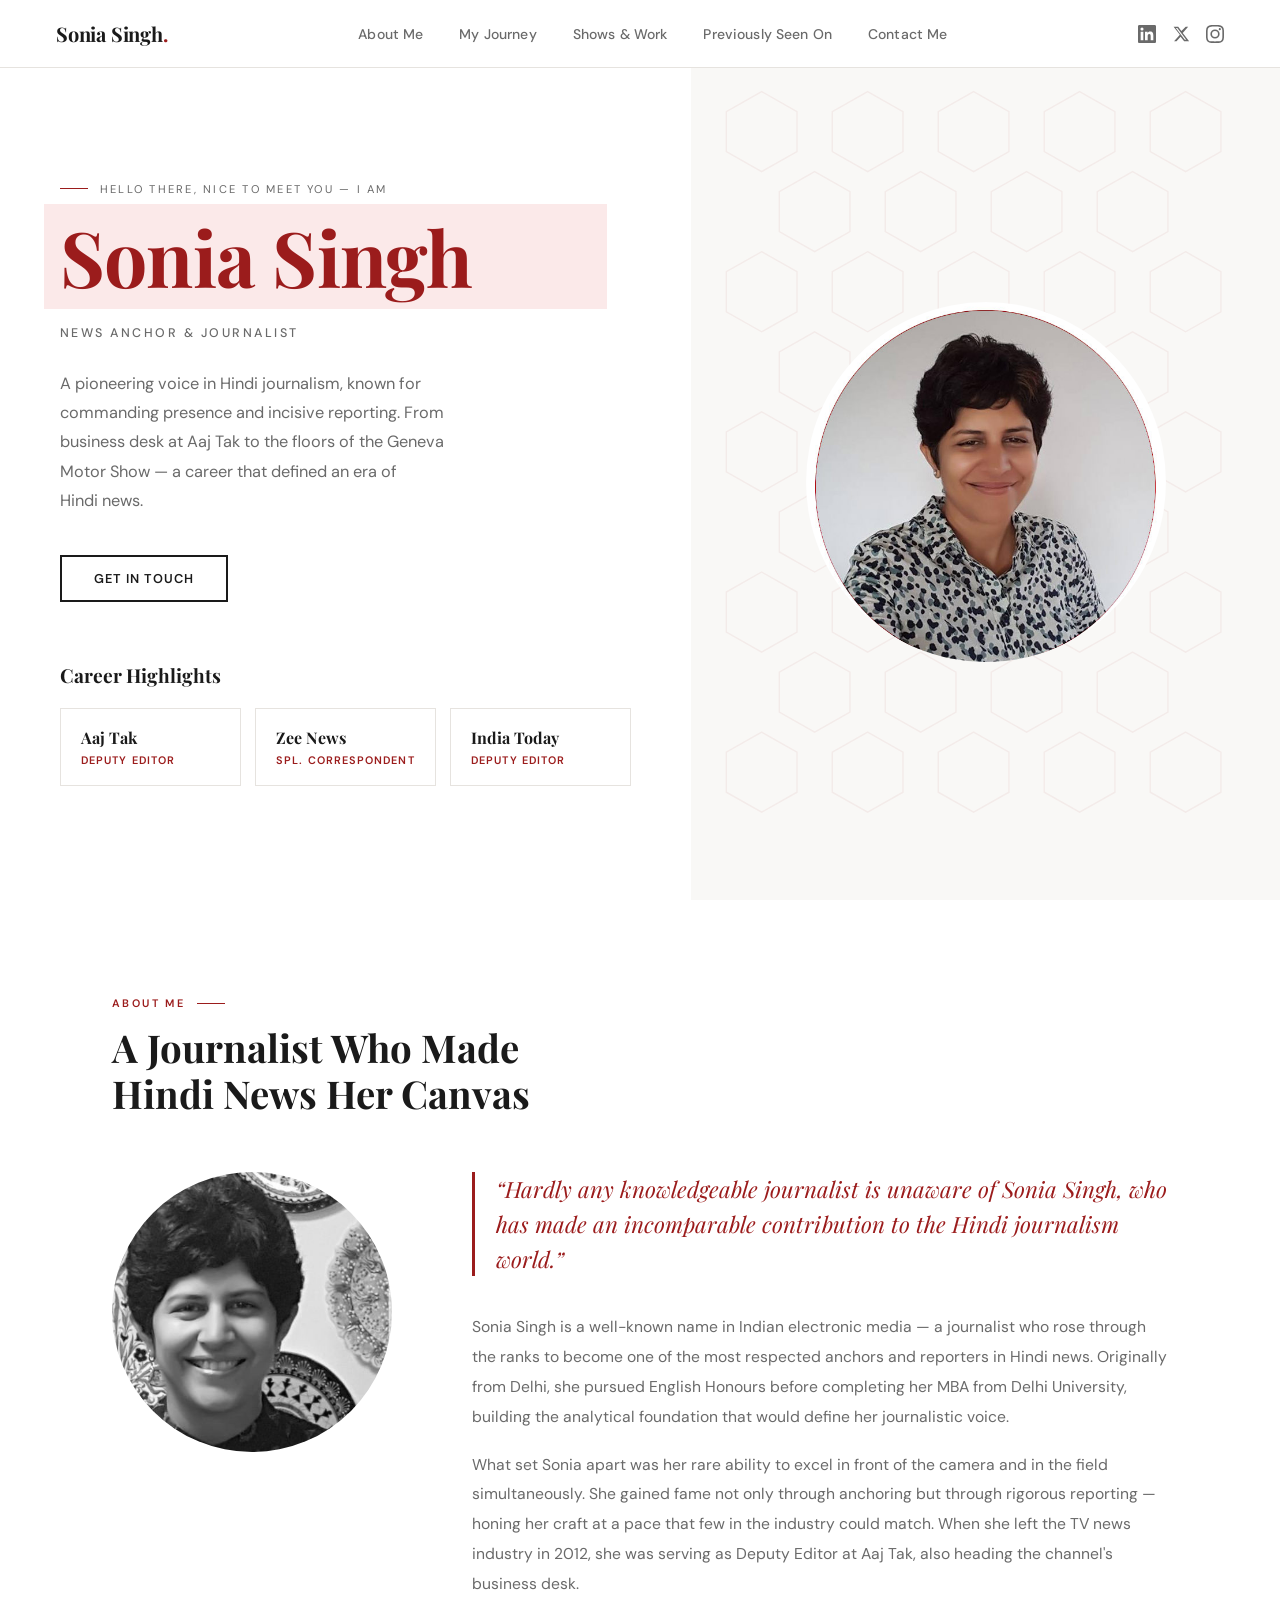
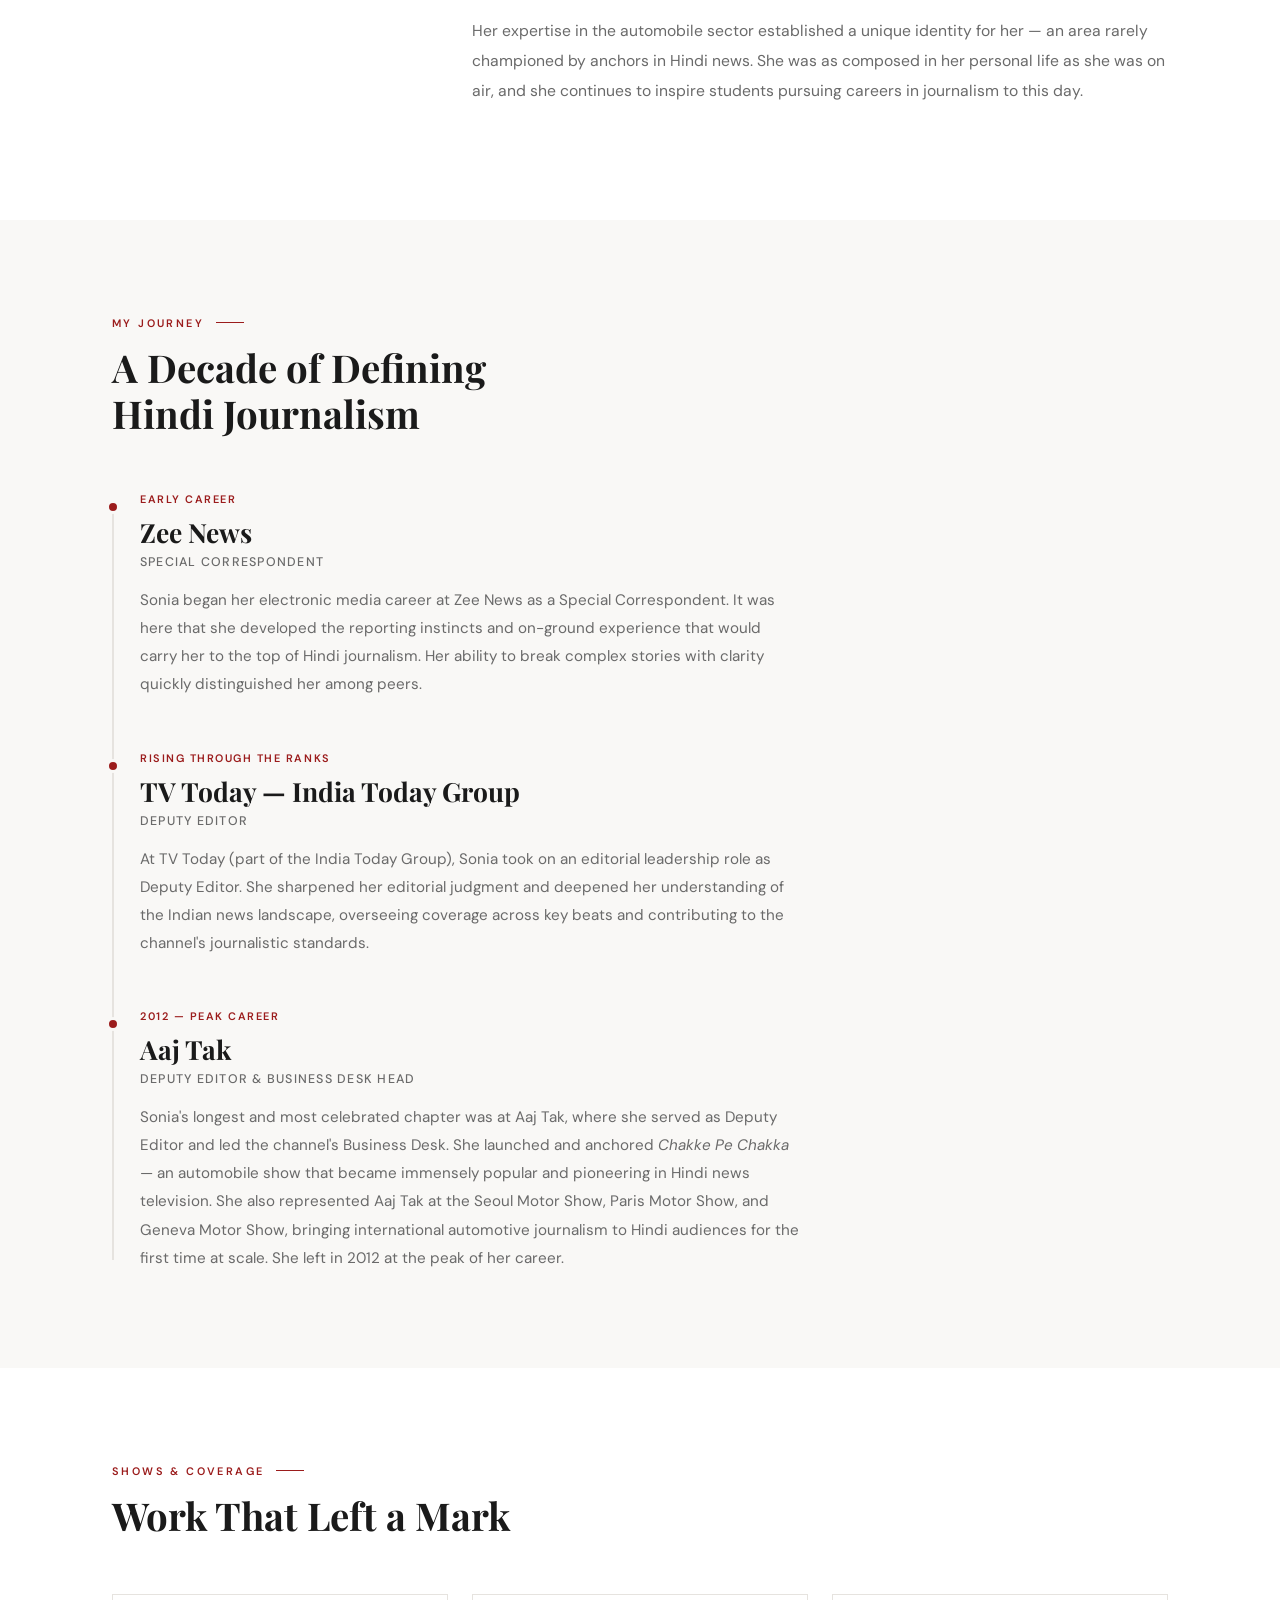
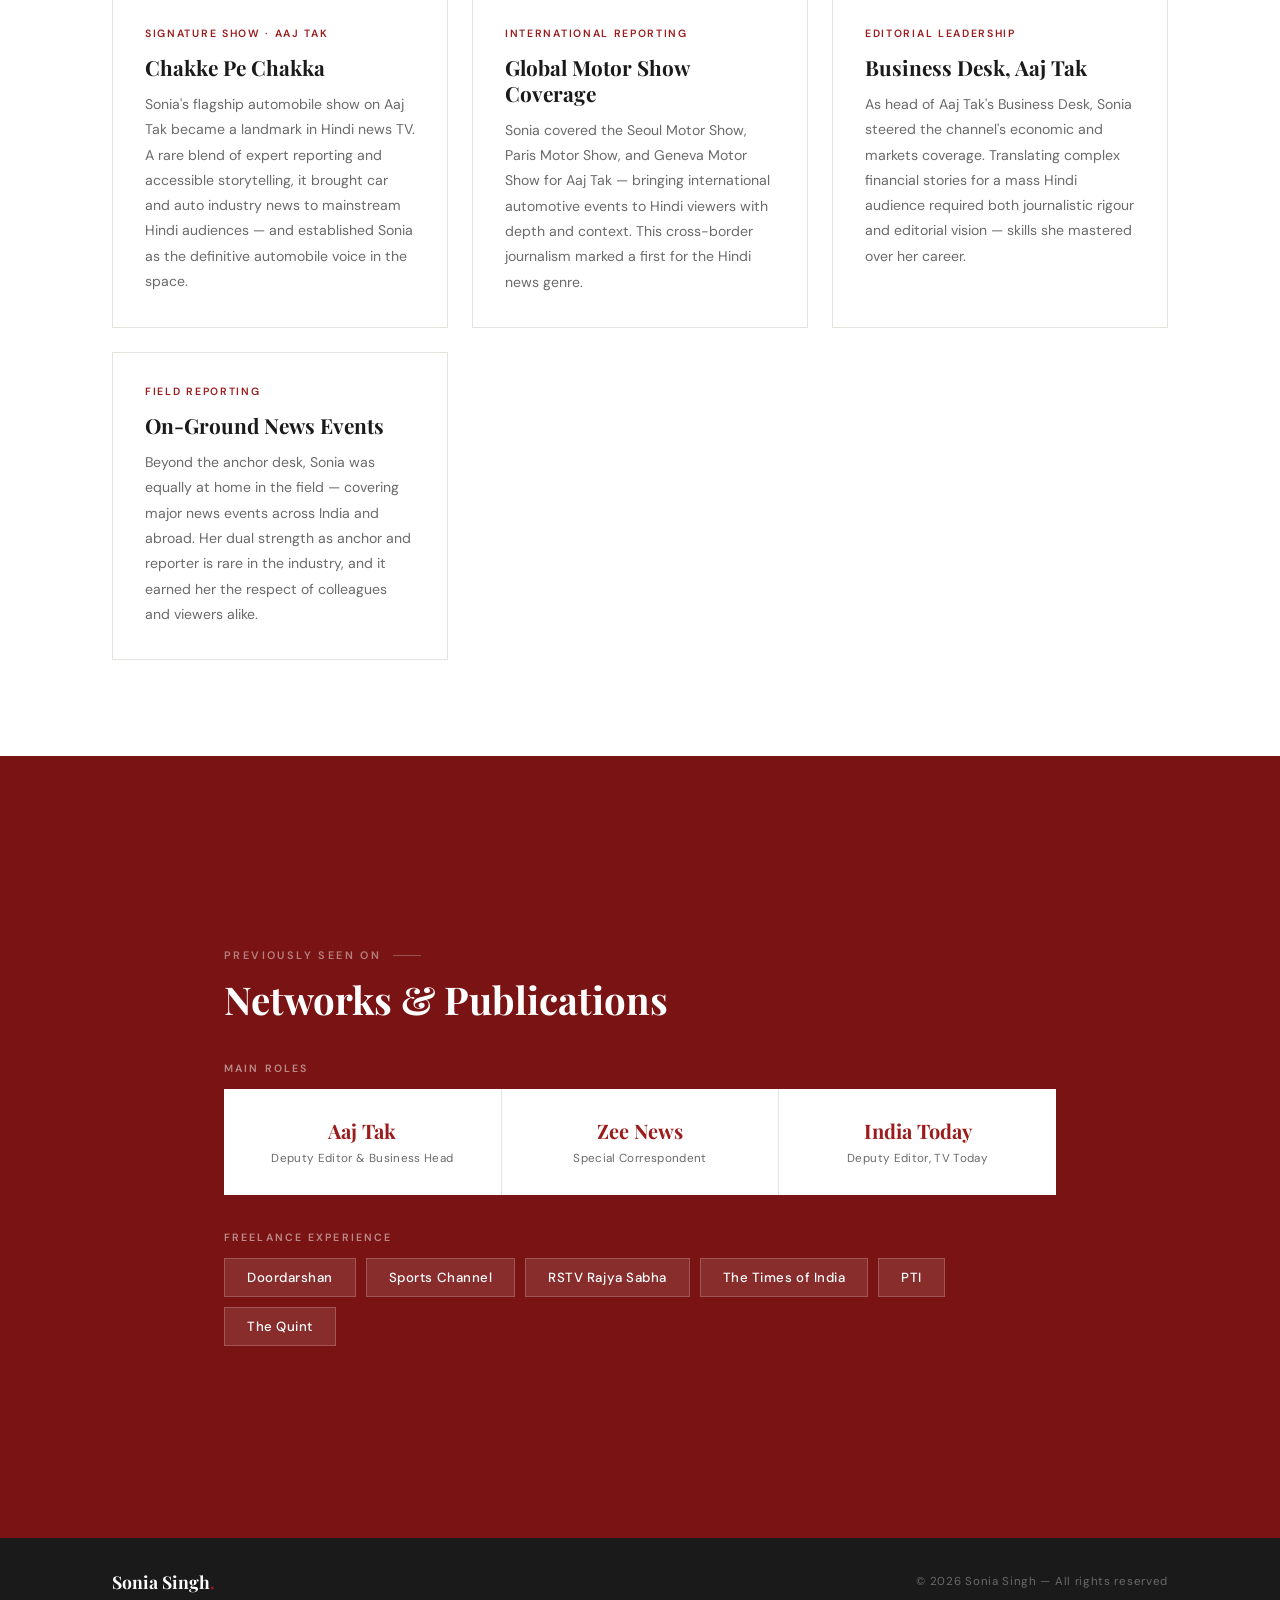
==== index.html @ 17aa5560 "Add Sonia Singh portfolio site Implements the full design from Claude Design handoff: - Hero with ci" ====
<!DOCTYPE html>
<html lang="en">
<head>
  <meta charset="UTF-8">
  <meta name="viewport" content="width=device-width, initial-scale=1.0">
  <title>Sonia Singh — News Anchor &amp; Journalist</title>
  <link rel="preconnect" href="https://fonts.googleapis.com">
  <link rel="preconnect" href="https://fonts.gstatic.com" crossorigin="">
  <link href="https://fonts.googleapis.com/css2?family=Playfair+Display:ital,wght@0,400;0,700;0,900;1,400&family=DM+Sans:opsz,wght@9..40,300;9..40,400;9..40,500;9..40,600&display=swap" rel="stylesheet">
  <style>
    *, *::before, *::after { box-sizing: border-box; margin: 0; padding: 0; }

    :root {
      --crimson:      #9B1C1C;
      --crimson-dark: #7A1414;
      --crimson-tint: #FBE9E9;
      --white:        #FFFFFF;
      --bg:           #F9F8F6;
      --text:         #1A1A1A;
      --muted:        #6A6A6A;
      --border:       #E6E3DF;
      --serif:        'Playfair Display', Georgia, serif;
      --sans:         'DM Sans', system-ui, sans-serif;
    }

    html { scroll-behavior: smooth; }

    body {
      font-family: var(--sans);
      background: var(--bg);
      color: var(--text);
      overflow-x: hidden;
    }

    /* ── NAV ── */
    nav {
      position: sticky; top: 0; z-index: 100;
      display: flex; align-items: center; justify-content: space-between;
      padding: 0 56px;
      height: 68px;
      background: var(--white);
      border-bottom: 1px solid var(--border);
    }

    .nav-logo {
      font-family: var(--serif);
      font-size: 1.25rem; font-weight: 700;
      color: var(--text); text-decoration: none;
      letter-spacing: -0.01em;
    }
    .nav-logo span { color: var(--crimson); }

    .nav-links {
      display: flex; gap: 36px; list-style: none;
    }
    .nav-links a {
      text-decoration: none; color: var(--muted);
      font-size: 0.875rem; font-weight: 500;
      letter-spacing: 0.01em;
      transition: color 0.2s;
      padding-bottom: 3px;
      border-bottom: 2px solid transparent;
    }
    .nav-links a:hover { color: var(--text); }
    .nav-links a.active {
      color: var(--text);
      border-bottom-color: var(--crimson);
    }

    .nav-social {
      display: flex; gap: 16px; align-items: center;
    }
    .nav-social a {
      display: flex; align-items: center;
      color: var(--muted); text-decoration: none;
      transition: color 0.2s;
    }
    .nav-social a:hover { color: var(--crimson); }
    .nav-social svg { display: block; }

    /* ── HERO ── */
    #hero {
      min-height: calc(100vh - 68px);
      display: grid;
      grid-template-columns: 54% 46%;
      background: var(--white);
      position: relative;
      overflow: hidden;
    }

    .hero-left {
      padding: 72px 60px;
      display: flex; flex-direction: column;
      justify-content: center;
      position: relative; z-index: 2;
    }

    .hero-greeting {
      display: flex; align-items: center; gap: 12px;
      font-size: 0.7rem; letter-spacing: 0.2em;
      text-transform: uppercase; color: var(--muted);
      margin-bottom: 22px;
    }
    .hero-greeting::before {
      content: ''; flex: 0 0 28px;
      height: 1px; background: var(--crimson);
    }

    .hero-name-wrap {
      position: relative; margin-bottom: 8px;
      display: inline-block;
    }
    .hero-name-bg {
      position: absolute;
      top: -14px; left: -16px; right: 24px; bottom: -14px;
      background: var(--crimson-tint);
      z-index: -1;
    }
    .hero-name {
      font-family: var(--serif);
      font-size: clamp(3.6rem, 6vw, 5.8rem);
      font-weight: 700; color: var(--crimson);
      line-height: 1; letter-spacing: -0.01em;
    }

    .hero-subtitle {
      font-size: 0.78rem; letter-spacing: 0.2em;
      text-transform: uppercase; color: var(--muted);
      font-weight: 500; margin-top: 22px; margin-bottom: 28px;
    }

    .hero-bio {
      font-size: 1.02rem; line-height: 1.8;
      color: var(--muted); max-width: 400px;
      margin-bottom: 40px; text-wrap: pretty;
    }

    .hero-cta {
      display: inline-block;
      padding: 13px 32px;
      border: 2px solid var(--text);
      color: var(--text); text-decoration: none;
      font-size: 0.8rem; font-weight: 600;
      letter-spacing: 0.08em; text-transform: uppercase;
      transition: all 0.25s;
      align-self: flex-start;
    }
    .hero-cta:hover {
      background: var(--crimson);
      border-color: var(--crimson);
      color: white;
    }

    .hero-cards-label {
      font-family: var(--serif);
      font-size: 1.2rem; font-weight: 700;
      margin-top: 60px; margin-bottom: 20px;
    }
    .hero-cards {
      display: flex; gap: 14px;
    }
    .hero-card {
      flex: 1;
      border: 1px solid var(--border);
      padding: 18px 20px;
      transition: border-color 0.2s;
      cursor: default;
    }
    .hero-card:hover { border-color: var(--crimson); }
    .hc-org {
      font-family: var(--serif);
      font-size: 1rem; font-weight: 700; margin-bottom: 5px;
    }
    .hc-role {
      font-size: 0.68rem; letter-spacing: 0.1em;
      text-transform: uppercase; color: var(--crimson);
      font-weight: 600;
    }

    .hero-right {
      position: relative;
      background: var(--bg);
      display: flex; align-items: center; justify-content: center;
      overflow: hidden;
    }

    .hex-bg {
      position: absolute; inset: 0;
      opacity: 0.055; pointer-events: none;
    }

    .hero-photo-wrap {
      position: relative; z-index: 2;
      padding: 40px;
    }
    .hero-photo {
      width: 360px; height: 360px;
      border-radius: 50%;
      object-fit: cover;
      object-position: center top;
    }

    /* ── SHARED SECTION STYLES ── */
    .sec {
      padding: 96px 112px;
    }

    .eyebrow {
      display: flex; align-items: center; gap: 12px;
      font-size: 0.68rem; letter-spacing: 0.22em;
      text-transform: uppercase; color: var(--crimson);
      font-weight: 600; margin-bottom: 14px;
    }
    .eyebrow::after {
      content: ''; flex: 0 0 28px;
      height: 1px; background: var(--crimson);
    }

    .sec-title {
      font-family: var(--serif);
      font-size: clamp(1.9rem, 3vw, 2.8rem);
      font-weight: 700; line-height: 1.2;
      margin-bottom: 56px;
    }

    /* ── ABOUT ── */
    #about { background: var(--white); }

    .about-grid {
      display: grid;
      grid-template-columns: 280px 1fr;
      gap: 80px; align-items: start;
    }

    .about-photo-col {
      display: flex; flex-direction: column;
      align-items: center; gap: 24px;
    }
    .about-photo {
      width: 100%;
      border-radius: 50%;
      object-fit: cover;
      aspect-ratio: 1 / 1;
      filter: grayscale(100%);
    }

    .about-text blockquote {
      font-family: var(--serif);
      font-size: 1.4rem; font-style: italic;
      line-height: 1.55; color: var(--crimson);
      margin-bottom: 36px;
    }
    .about-text p {
      font-size: 0.98rem; line-height: 1.9;
      color: var(--muted); margin-bottom: 18px;
      text-wrap: pretty;
    }

    /* ── CAREER ── */
    #career { background: var(--bg); }

    .timeline {
      position: relative;
      padding-left: 28px;
    }
    .timeline::before {
      content: '';
      position: absolute; left: 0; top: 12px; bottom: 12px;
      width: 2px; background: var(--border);
    }

    .t-item {
      position: relative;
      padding-bottom: 52px;
    }
    .t-item:last-child { padding-bottom: 0; }

    .t-dot {
      position: absolute;
      left: -34px; top: 8px;
      width: 14px; height: 14px;
      background: var(--crimson);
      border-radius: 50%;
      border: 3px solid var(--bg);
    }

    .t-period {
      font-size: 0.68rem; letter-spacing: 0.14em;
      text-transform: uppercase; color: var(--crimson);
      font-weight: 600; margin-bottom: 8px;
    }

    .t-org {
      font-family: var(--serif);
      font-size: 1.65rem; font-weight: 700;
      margin-bottom: 4px;
    }

    .t-role {
      font-size: 0.78rem; letter-spacing: 0.1em;
      text-transform: uppercase; color: var(--muted);
      font-weight: 500; margin-bottom: 16px;
    }

    .t-desc {
      font-size: 0.95rem; line-height: 1.85;
      color: var(--muted); max-width: 660px;
      text-wrap: pretty;
    }

    /* ── SHOWS ── */
    #shows { background: var(--white); }

    .shows-grid {
      display: grid;
      grid-template-columns: repeat(auto-fit, minmax(260px, 1fr));
      gap: 24px;
    }

    .show-card {
      border: 1px solid var(--border);
      padding: 32px;
      transition: all 0.25s;
    }
    .show-card:hover {
      border-color: var(--crimson);
      box-shadow: 0 6px 28px rgba(155,28,28,0.07);
    }
    .show-tag {
      font-size: 0.66rem; letter-spacing: 0.16em;
      text-transform: uppercase; color: var(--crimson);
      font-weight: 600; margin-bottom: 14px;
    }
    .show-name {
      font-family: var(--serif);
      font-size: 1.3rem; font-weight: 700;
      margin-bottom: 12px; line-height: 1.25;
    }
    .show-desc {
      font-size: 0.88rem; line-height: 1.8;
      color: var(--muted);
    }

    /* ── NETWORKS ── */
    #networks {
      background: var(--crimson-dark);
      color: white;
      padding: 96px 112px;
    }
    #networks .eyebrow { color: rgba(255,255,255,0.45); }
    #networks .eyebrow::after { background: rgba(255,255,255,0.25); }
    #networks .sec-title { color: white; margin-bottom: 40px; }

    .net-sublabel {
      font-size: 0.66rem; letter-spacing: 0.2em;
      text-transform: uppercase; color: rgba(255,255,255,0.5);
      font-weight: 600; margin-bottom: 14px;
      margin-top: 36px;
    }
    .net-sublabel:first-of-type { margin-top: 0; }

    .main-nets {
      background: white;
      display: flex; align-items: stretch;
    }
    .mn-item {
      flex: 1;
      padding: 28px;
      border-right: 1px solid var(--border);
      text-align: center;
    }
    .mn-item:last-child { border-right: none; }
    .mn-name {
      font-family: var(--serif);
      font-size: 1.25rem; font-weight: 700;
      color: var(--crimson); margin-bottom: 6px;
    }
    .mn-role {
      font-size: 0.73rem; color: var(--muted);
      letter-spacing: 0.03em; line-height: 1.4;
    }

    .freelance-chips {
      display: flex; flex-wrap: wrap; gap: 10px;
    }
    .f-chip {
      background: rgba(255,255,255,0.1);
      border: 1px solid rgba(255,255,255,0.2);
      padding: 10px 22px;
      color: white;
      font-size: 0.83rem; font-weight: 500;
      letter-spacing: 0.04em;
      transition: background 0.2s;
    }
    .f-chip:hover { background: rgba(255,255,255,0.18); }

    /* ── CONTACT ── */
    #contact {
      background: var(--white);
      text-align: center;
      padding: 96px 112px;
    }
    #contact .eyebrow { justify-content: center; }
    #contact .eyebrow::after { display: none; }
    #contact .sec-title { margin-bottom: 20px; }

    .contact-sub {
      font-size: 1.02rem; color: var(--muted);
      max-width: 460px; margin: 0 auto 44px;
      line-height: 1.8; text-wrap: pretty;
    }
    .contact-email {
      display: inline-block;
      padding: 15px 48px;
      background: var(--crimson);
      color: white; text-decoration: none;
      font-size: 0.82rem; font-weight: 600;
      letter-spacing: 0.1em; text-transform: uppercase;
      transition: background 0.2s;
    }
    .contact-email:hover { background: var(--crimson-dark); }

    /* ── FOOTER ── */
    footer {
      background: var(--text);
      padding: 32px 112px;
      display: flex; justify-content: space-between; align-items: center;
    }
    .footer-logo {
      font-family: var(--serif);
      font-size: 1.1rem; color: white; font-weight: 700;
    }
    .footer-logo span { color: var(--crimson); }
    .footer-copy {
      font-size: 0.72rem; color: rgba(255,255,255,0.35);
      letter-spacing: 0.06em;
    }

    /* ── SCROLL ANIMATIONS: ABOUT ── */
    .anim-label {
      opacity: 0;
      transform: translateY(20px);
    }
    .anim-headline {
      opacity: 0;
      transform: translateX(-120px) rotate(-4deg);
      text-shadow: 0 0 60px rgba(255, 245, 245, 0.95);
      will-change: transform, opacity;
    }
    .anim-photo {
      opacity: 0;
      transform: scale(0.85);
    }

    .about-quote-wrap {
      position: relative;
      padding-left: 24px;
    }
    .quote-border-line {
      position: absolute;
      left: 0; top: 0;
      width: 3px;
      height: 0;
      background: var(--crimson);
    }
    .anim-quote-text {
      opacity: 0;
      transform: translateY(15px);
    }
    .anim-body {
      opacity: 0;
      transform: translateY(20px);
    }

    #about.is-visible .anim-label {
      opacity: 1;
      transform: translateY(0);
      transition: opacity 0.5s ease-out, transform 0.5s ease-out;
    }
    #about.is-visible .anim-headline {
      opacity: 1;
      transform: translateX(0) rotate(0deg);
      text-shadow: none;
      transition:
        opacity  0.9s cubic-bezier(0.16, 1, 0.3, 1) 0.2s,
        transform 0.9s cubic-bezier(0.16, 1, 0.3, 1) 0.2s,
        text-shadow 1.1s ease 0.2s;
    }
    #about.is-visible .anim-photo {
      opacity: 1;
      transform: scale(1);
      transition: opacity 0.7s ease-out 0.7s, transform 0.7s ease-out 0.7s;
    }
    #about.is-visible .quote-border-line {
      height: 100%;
      transition: height 0.6s ease-out 1.0s;
    }
    #about.is-visible .anim-quote-text {
      opacity: 1;
      transform: translateY(0);
      transition: opacity 0.8s ease-out 1.9s, transform 0.8s ease-out 1.9s;
    }
    #about.is-visible .anim-body {
      opacity: 1;
      transform: translateY(0);
      transition: opacity 0.6s ease-out 2.1s, transform 0.6s ease-out 2.1s;
    }

    /* ── RESPONSIVE ── */
    @media (max-width: 1024px) {
      nav { padding: 0 32px; }
      .nav-links { gap: 20px; }
      .sec { padding: 72px 56px; }
      #networks { padding: 72px 56px; }
      #contact { padding: 72px 56px; }
      footer { padding: 32px 56px; }
    }

    @media (max-width: 768px) {
      nav { padding: 0 20px; }
      .nav-links { display: none; }

      #hero {
        grid-template-columns: 1fr;
        min-height: auto;
      }
      .hero-right { display: none; }
      .hero-left { padding: 48px 24px; }
      .hero-cards { flex-direction: column; }

      .sec { padding: 56px 24px; }
      #networks { padding: 56px 24px; }
      #contact { padding: 56px 24px; }
      footer { padding: 24px; flex-direction: column; gap: 8px; text-align: center; }

      .about-grid { grid-template-columns: 1fr; gap: 40px; }
      .about-photo-col { align-items: center; }
      .about-photo { width: 200px !important; }
      .anim-headline { font-size: clamp(2rem, 7vw, 3rem) !important; }

      .main-nets { flex-direction: column; }
      .mn-item { border-right: none; border-bottom: 1px solid var(--border); }
      .mn-item:last-child { border-bottom: none; }
    }
  </style>
</head>
<body>

  <!-- ── NAVIGATION ── -->
  <nav>
    <a href="#hero" class="nav-logo">Sonia Singh<span>.</span></a>
    <ul class="nav-links">
      <li><a href="#about" class="active">About Me</a></li>
      <li><a href="#career">My Journey</a></li>
      <li><a href="#shows">Shows &amp; Work</a></li>
      <li><a href="#networks">Previously Seen On</a></li>
      <li><a href="#contact">Contact Me</a></li>
    </ul>
    <div class="nav-social">
      <a href="#" aria-label="LinkedIn">
        <svg xmlns="http://www.w3.org/2000/svg" width="18" height="18" viewBox="0 0 24 24" fill="currentColor">
          <path d="M20.447 20.452h-3.554v-5.569c0-1.328-.027-3.037-1.852-3.037-1.853 0-2.136 1.445-2.136 2.939v5.667H9.351V9h3.414v1.561h.046c.477-.9 1.637-1.85 3.37-1.85 3.601 0 4.267 2.37 4.267 5.455v6.286zM5.337 7.433a2.062 2.062 0 01-2.063-2.065 2.064 2.064 0 112.063 2.065zm1.782 13.019H3.555V9h3.564v11.452zM22.225 0H1.771C.792 0 0 .774 0 1.729v20.542C0 23.227.792 24 1.771 24h20.451C23.2 24 24 23.227 24 22.271V1.729C24 .774 23.2 0 22.222 0h.003z"/>
        </svg>
      </a>
      <a href="#" aria-label="Twitter / X">
        <svg xmlns="http://www.w3.org/2000/svg" width="18" height="18" viewBox="0 0 24 24" fill="currentColor">
          <path d="M18.244 2.25h3.308l-7.227 8.26 8.502 11.24H16.17l-4.714-6.231-5.401 6.231H2.741l7.732-8.84L2.165 2.25H8.28l4.253 5.622 5.712-5.622zm-1.161 17.52h1.833L7.084 4.126H5.117z"/>
        </svg>
      </a>
      <a href="#" aria-label="Instagram">
        <svg xmlns="http://www.w3.org/2000/svg" width="18" height="18" viewBox="0 0 24 24" fill="currentColor">
          <path d="M12 2.163c3.204 0 3.584.012 4.85.07 3.252.148 4.771 1.691 4.919 4.919.058 1.265.069 1.645.069 4.849 0 3.205-.012 3.584-.069 4.849-.149 3.225-1.664 4.771-4.919 4.919-1.266.058-1.644.07-4.85.07-3.204 0-3.584-.012-4.849-.07-3.26-.149-4.771-1.699-4.919-4.92-.058-1.265-.07-1.644-.07-4.849 0-3.204.013-3.583.07-4.849.149-3.227 1.664-4.771 4.919-4.919 1.266-.057 1.645-.069 4.849-.069zM12 0C8.741 0 8.333.014 7.053.072 2.695.272.273 2.69.073 7.052.014 8.333 0 8.741 0 12c0 3.259.014 3.668.072 4.948.2 4.358 2.618 6.78 6.98 6.98C8.333 23.986 8.741 24 12 24c3.259 0 3.668-.014 4.948-.072 4.354-.2 6.782-2.618 6.979-6.98.059-1.28.073-1.689.073-4.948 0-3.259-.014-3.667-.072-4.947-.196-4.354-2.617-6.78-6.979-6.98C15.668.014 15.259 0 12 0zm0 5.838a6.162 6.162 0 100 12.324 6.162 6.162 0 000-12.324zM12 16a4 4 0 110-8 4 4 0 010 8zm6.406-11.845a1.44 1.44 0 100 2.881 1.44 1.44 0 000-2.881z"/>
        </svg>
      </a>
    </div>
  </nav>

  <!-- ── HERO ── -->
  <section id="hero">
    <div class="hero-left">
      <p class="hero-greeting">Hello there, nice to meet you &mdash; I am</p>

      <div class="hero-name-wrap">
        <div class="hero-name-bg"></div>
        <h1 class="hero-name">Sonia Singh</h1>
      </div>

      <p class="hero-subtitle">News Anchor &amp; Journalist</p>

      <p class="hero-bio">
        A pioneering voice in Hindi journalism, known for commanding presence
        and incisive reporting. From business desk at Aaj Tak to the floors of
        the Geneva Motor Show — a career that defined an era of Hindi news.
      </p>

      <a href="#contact" class="hero-cta">Get In Touch</a>

      <p class="hero-cards-label">Career Highlights</p>
      <div class="hero-cards">
        <div class="hero-card">
          <p class="hc-org">Aaj Tak</p>
          <p class="hc-role">Deputy Editor</p>
        </div>
        <div class="hero-card">
          <p class="hc-org">Zee News</p>
          <p class="hc-role">Spl. Correspondent</p>
        </div>
        <div class="hero-card">
          <p class="hc-org">India Today</p>
          <p class="hc-role">Deputy Editor</p>
        </div>
      </div>
    </div>

    <div class="hero-right">
      <svg class="hex-bg" viewBox="0 0 500 700" xmlns="http://www.w3.org/2000/svg" preserveAspectRatio="xMidYMid slice">
        <g fill="none" stroke="#9B1C1C" stroke-width="1.2">
          <polygon points="60,20 90,37 90,71 60,88 30,71 30,37"/>
          <polygon points="150,20 180,37 180,71 150,88 120,71 120,37"/>
          <polygon points="240,20 270,37 270,71 240,88 210,71 210,37"/>
          <polygon points="330,20 360,37 360,71 330,88 300,71 300,37"/>
          <polygon points="420,20 450,37 450,71 420,88 390,71 390,37"/>
          <polygon points="105,88 135,105 135,139 105,156 75,139 75,105"/>
          <polygon points="195,88 225,105 225,139 195,156 165,139 165,105"/>
          <polygon points="285,88 315,105 315,139 285,156 255,139 255,105"/>
          <polygon points="375,88 405,105 405,139 375,156 345,139 345,105"/>
          <polygon points="60,156 90,173 90,207 60,224 30,207 30,173"/>
          <polygon points="150,156 180,173 180,207 150,224 120,207 120,173"/>
          <polygon points="240,156 270,173 270,207 240,224 210,207 210,173"/>
          <polygon points="330,156 360,173 360,207 330,224 300,207 300,173"/>
          <polygon points="420,156 450,173 450,207 420,224 390,207 390,173"/>
          <polygon points="105,224 135,241 135,275 105,292 75,275 75,241"/>
          <polygon points="195,224 225,241 225,275 195,292 165,275 165,241"/>
          <polygon points="285,224 315,241 315,275 285,292 255,275 255,241"/>
          <polygon points="375,224 405,241 405,275 375,292 345,275 345,241"/>
          <polygon points="60,292 90,309 90,343 60,360 30,343 30,309"/>
          <polygon points="150,292 180,309 180,343 150,360 120,343 120,309"/>
          <polygon points="240,292 270,309 270,343 240,360 210,343 210,309"/>
          <polygon points="330,292 360,309 360,343 330,360 300,343 300,309"/>
          <polygon points="420,292 450,309 450,343 420,360 390,343 390,309"/>
          <polygon points="105,360 135,377 135,411 105,428 75,411 75,377"/>
          <polygon points="195,360 225,377 225,411 195,428 165,411 165,377"/>
          <polygon points="285,360 315,377 315,411 285,428 255,411 255,377"/>
          <polygon points="375,360 405,377 405,411 375,428 345,411 345,377"/>
          <polygon points="60,428 90,445 90,479 60,496 30,479 30,445"/>
          <polygon points="150,428 180,445 180,479 150,496 120,479 120,445"/>
          <polygon points="240,428 270,445 270,479 240,496 210,479 210,445"/>
          <polygon points="330,428 360,445 360,479 330,496 300,479 300,445"/>
          <polygon points="420,428 450,445 450,479 420,496 390,479 390,445"/>
          <polygon points="105,496 135,513 135,547 105,564 75,547 75,513"/>
          <polygon points="195,496 225,513 225,547 195,564 165,547 165,513"/>
          <polygon points="285,496 315,513 315,547 285,564 255,547 255,513"/>
          <polygon points="375,496 405,513 405,547 375,564 345,547 345,513"/>
          <polygon points="60,564 90,581 90,615 60,632 30,615 30,581"/>
          <polygon points="150,564 180,581 180,615 150,632 120,615 120,581"/>
          <polygon points="240,564 270,581 270,615 240,632 210,615 210,581"/>
          <polygon points="330,564 360,581 360,615 330,632 300,615 300,581"/>
          <polygon points="420,564 450,581 450,615 420,632 390,615 390,581"/>
        </g>
      </svg>

      <div class="hero-photo-wrap">
        <img
          src="uploads/pasted-1782156407583-0.png"
          alt="Sonia Singh — News Anchor and Journalist"
          class="hero-photo"
        >
      </div>
    </div>
  </section>

  <!-- ── ABOUT ── -->
  <section id="about" class="sec">
    <div class="eyebrow anim-label">About Me</div>
    <h2 class="sec-title anim-headline">A Journalist Who Made<br>Hindi News Her Canvas</h2>

    <div class="about-grid">
      <div class="about-photo-col">
        <img
          src="uploads/pasted-1782159740644-0.png"
          alt="Sonia Singh"
          class="about-photo anim-photo"
        >
      </div>

      <div class="about-text">
        <div class="about-quote-wrap">
          <div class="quote-border-line"></div>
          <blockquote class="anim-quote-text">
            &ldquo;Hardly any knowledgeable journalist is unaware of Sonia Singh, who
            has made an incomparable contribution to the Hindi journalism world.&rdquo;
          </blockquote>
        </div>

        <div class="anim-body">
          <p>
            Sonia Singh is a well-known name in Indian electronic media — a journalist
            who rose through the ranks to become one of the most respected anchors
            and reporters in Hindi news. Originally from Delhi, she pursued English
            Honours before completing her MBA from Delhi University, building the
            analytical foundation that would define her journalistic voice.
          </p>
          <p>
            What set Sonia apart was her rare ability to excel in front of the camera
            and in the field simultaneously. She gained fame not only through anchoring
            but through rigorous reporting — honing her craft at a pace that few in
            the industry could match. When she left the TV news industry in 2012,
            she was serving as Deputy Editor at Aaj Tak, also heading the channel's
            business desk.
          </p>
          <p>
            Her expertise in the automobile sector established a unique identity for
            her — an area rarely championed by anchors in Hindi news. She was as
            composed in her personal life as she was on air, and she continues to
            inspire students pursuing careers in journalism to this day.
          </p>
        </div>
      </div>
    </div>
  </section>

  <!-- ── CAREER ── -->
  <section id="career" class="sec">
    <div class="eyebrow">My Journey</div>
    <h2 class="sec-title">A Decade of Defining<br>Hindi Journalism</h2>

    <div class="timeline">
      <div class="t-item">
        <div class="t-dot"></div>
        <p class="t-period">Early Career</p>
        <h3 class="t-org">Zee News</h3>
        <p class="t-role">Special Correspondent</p>
        <p class="t-desc">
          Sonia began her electronic media career at Zee News as a Special
          Correspondent. It was here that she developed the reporting instincts and
          on-ground experience that would carry her to the top of Hindi journalism.
          Her ability to break complex stories with clarity quickly distinguished her
          among peers.
        </p>
      </div>

      <div class="t-item">
        <div class="t-dot"></div>
        <p class="t-period">Rising Through the Ranks</p>
        <h3 class="t-org">TV Today — India Today Group</h3>
        <p class="t-role">Deputy Editor</p>
        <p class="t-desc">
          At TV Today (part of the India Today Group), Sonia took on an editorial
          leadership role as Deputy Editor. She sharpened her editorial judgment and
          deepened her understanding of the Indian news landscape, overseeing coverage
          across key beats and contributing to the channel's journalistic standards.
        </p>
      </div>

      <div class="t-item">
        <div class="t-dot"></div>
        <p class="t-period">2012 &mdash; Peak Career</p>
        <h3 class="t-org">Aaj Tak</h3>
        <p class="t-role">Deputy Editor &amp; Business Desk Head</p>
        <p class="t-desc">
          Sonia's longest and most celebrated chapter was at Aaj Tak, where she
          served as Deputy Editor and led the channel's Business Desk. She launched
          and anchored <em>Chakke Pe Chakka</em> — an automobile show that became
          immensely popular and pioneering in Hindi news television. She also
          represented Aaj Tak at the Seoul Motor Show, Paris Motor Show, and
          Geneva Motor Show, bringing international automotive journalism to Hindi
          audiences for the first time at scale. She left in 2012 at the peak of
          her career.
        </p>
      </div>
    </div>
  </section>

  <!-- ── SHOWS ── -->
  <section id="shows" class="sec">
    <div class="eyebrow">Shows &amp; Coverage</div>
    <h2 class="sec-title">Work That Left a Mark</h2>

    <div class="shows-grid">
      <div class="show-card">
        <p class="show-tag">Signature Show · Aaj Tak</p>
        <h3 class="show-name">Chakke Pe Chakka</h3>
        <p class="show-desc">
          Sonia's flagship automobile show on Aaj Tak became a landmark in Hindi
          news TV. A rare blend of expert reporting and accessible storytelling,
          it brought car and auto industry news to mainstream Hindi audiences —
          and established Sonia as the definitive automobile voice in the space.
        </p>
      </div>

      <div class="show-card">
        <p class="show-tag">International Reporting</p>
        <h3 class="show-name">Global Motor Show Coverage</h3>
        <p class="show-desc">
          Sonia covered the Seoul Motor Show, Paris Motor Show, and Geneva Motor
          Show for Aaj Tak — bringing international automotive events to Hindi
          viewers with depth and context. This cross-border journalism marked a
          first for the Hindi news genre.
        </p>
      </div>

      <div class="show-card">
        <p class="show-tag">Editorial Leadership</p>
        <h3 class="show-name">Business Desk, Aaj Tak</h3>
        <p class="show-desc">
          As head of Aaj Tak's Business Desk, Sonia steered the channel's economic
          and markets coverage. Translating complex financial stories for a mass
          Hindi audience required both journalistic rigour and editorial vision —
          skills she mastered over her career.
        </p>
      </div>

      <div class="show-card">
        <p class="show-tag">Field Reporting</p>
        <h3 class="show-name">On-Ground News Events</h3>
        <p class="show-desc">
          Beyond the anchor desk, Sonia was equally at home in the field — covering
          major news events across India and abroad. Her dual strength as anchor
          and reporter is rare in the industry, and it earned her the respect of
          colleagues and viewers alike.
        </p>
      </div>
    </div>
  </section>

  <!-- ── NETWORKS ── -->
  <section id="networks">
    <div class="sec" style="padding-bottom: 0;">
      <div class="eyebrow">Previously Seen On</div>
      <h2 class="sec-title">Networks &amp; Publications</h2>
    </div>
    <div class="sec" style="padding-top: 0;">
      <p class="net-sublabel">Main Roles</p>
      <div class="main-nets">
        <div class="mn-item">
          <p class="mn-name">Aaj Tak</p>
          <p class="mn-role">Deputy Editor &amp; Business Head</p>
        </div>
        <div class="mn-item">
          <p class="mn-name">Zee News</p>
          <p class="mn-role">Special Correspondent</p>
        </div>
        <div class="mn-item">
          <p class="mn-name">India Today</p>
          <p class="mn-role">Deputy Editor, TV Today</p>
        </div>
      </div>

      <p class="net-sublabel">Freelance Experience</p>
      <div class="freelance-chips">
        <div class="f-chip">Doordarshan</div>
        <div class="f-chip">Sports Channel</div>
        <div class="f-chip">RSTV Rajya Sabha</div>
        <div class="f-chip">The Times of India</div>
        <div class="f-chip">PTI</div>
        <div class="f-chip">The Quint</div>
      </div>
    </div>
  </section>

  <!-- ── CONTACT ── */
  <section id="contact">
    <div class="eyebrow">Contact Me</div>
    <h2 class="sec-title">Let's Connect</h2>
    <p class="contact-sub">
      For journalism inquiries, speaking engagements, collaborations,
      or to learn more about Sonia's work — reach out below.
    </p>
    <a href="mailto:contact@soniasingh.in" class="contact-email">Send a Message</a>
  </section>

  <!-- ── FOOTER ── -->
  <footer>
    <p class="footer-logo">Sonia Singh<span>.</span></p>
    <p class="footer-copy">&copy; 2026 Sonia Singh — All rights reserved</p>
  </footer>

  <script>
    // Active nav link on scroll
    const sections = document.querySelectorAll('section[id]');
    const navLinks = document.querySelectorAll('.nav-links a');

    const navObserver = new IntersectionObserver(entries => {
      entries.forEach(entry => {
        if (entry.isIntersecting) {
          const id = entry.target.id;
          navLinks.forEach(link => {
            link.classList.toggle('active', link.getAttribute('href') === '#' + id);
          });
        }
      });
    }, { rootMargin: '-40% 0px -55% 0px' });

    sections.forEach(sec => navObserver.observe(sec));

    // About section scroll-in animation — fires once at 20% visibility
    const aboutSection = document.getElementById('about');
    if (aboutSection) {
      const aboutObserver = new IntersectionObserver(entries => {
        entries.forEach(entry => {
          if (entry.isIntersecting) {
            entry.target.classList.add('is-visible');
            aboutObserver.unobserve(entry.target);
          }
        });
      }, { threshold: 0.2 });
      aboutObserver.observe(aboutSection);
    }
  </script>

</body>
</html>
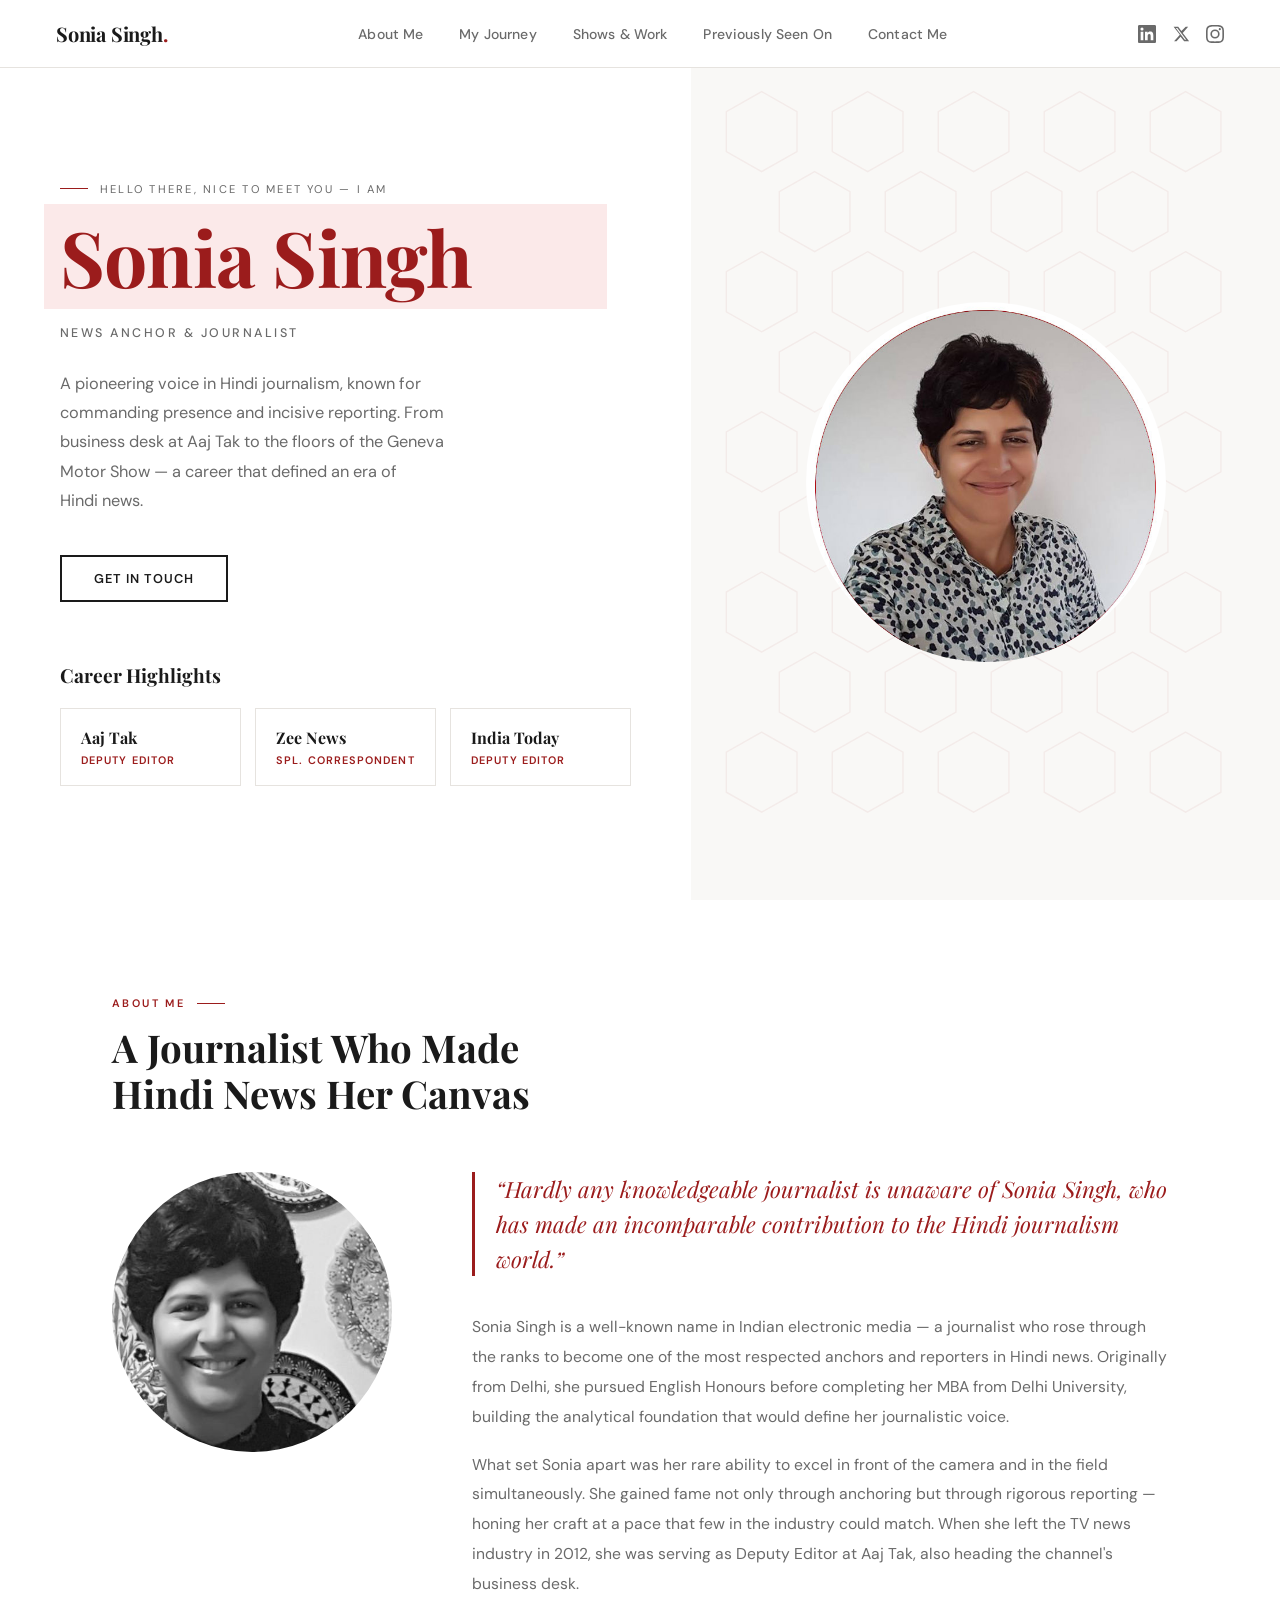
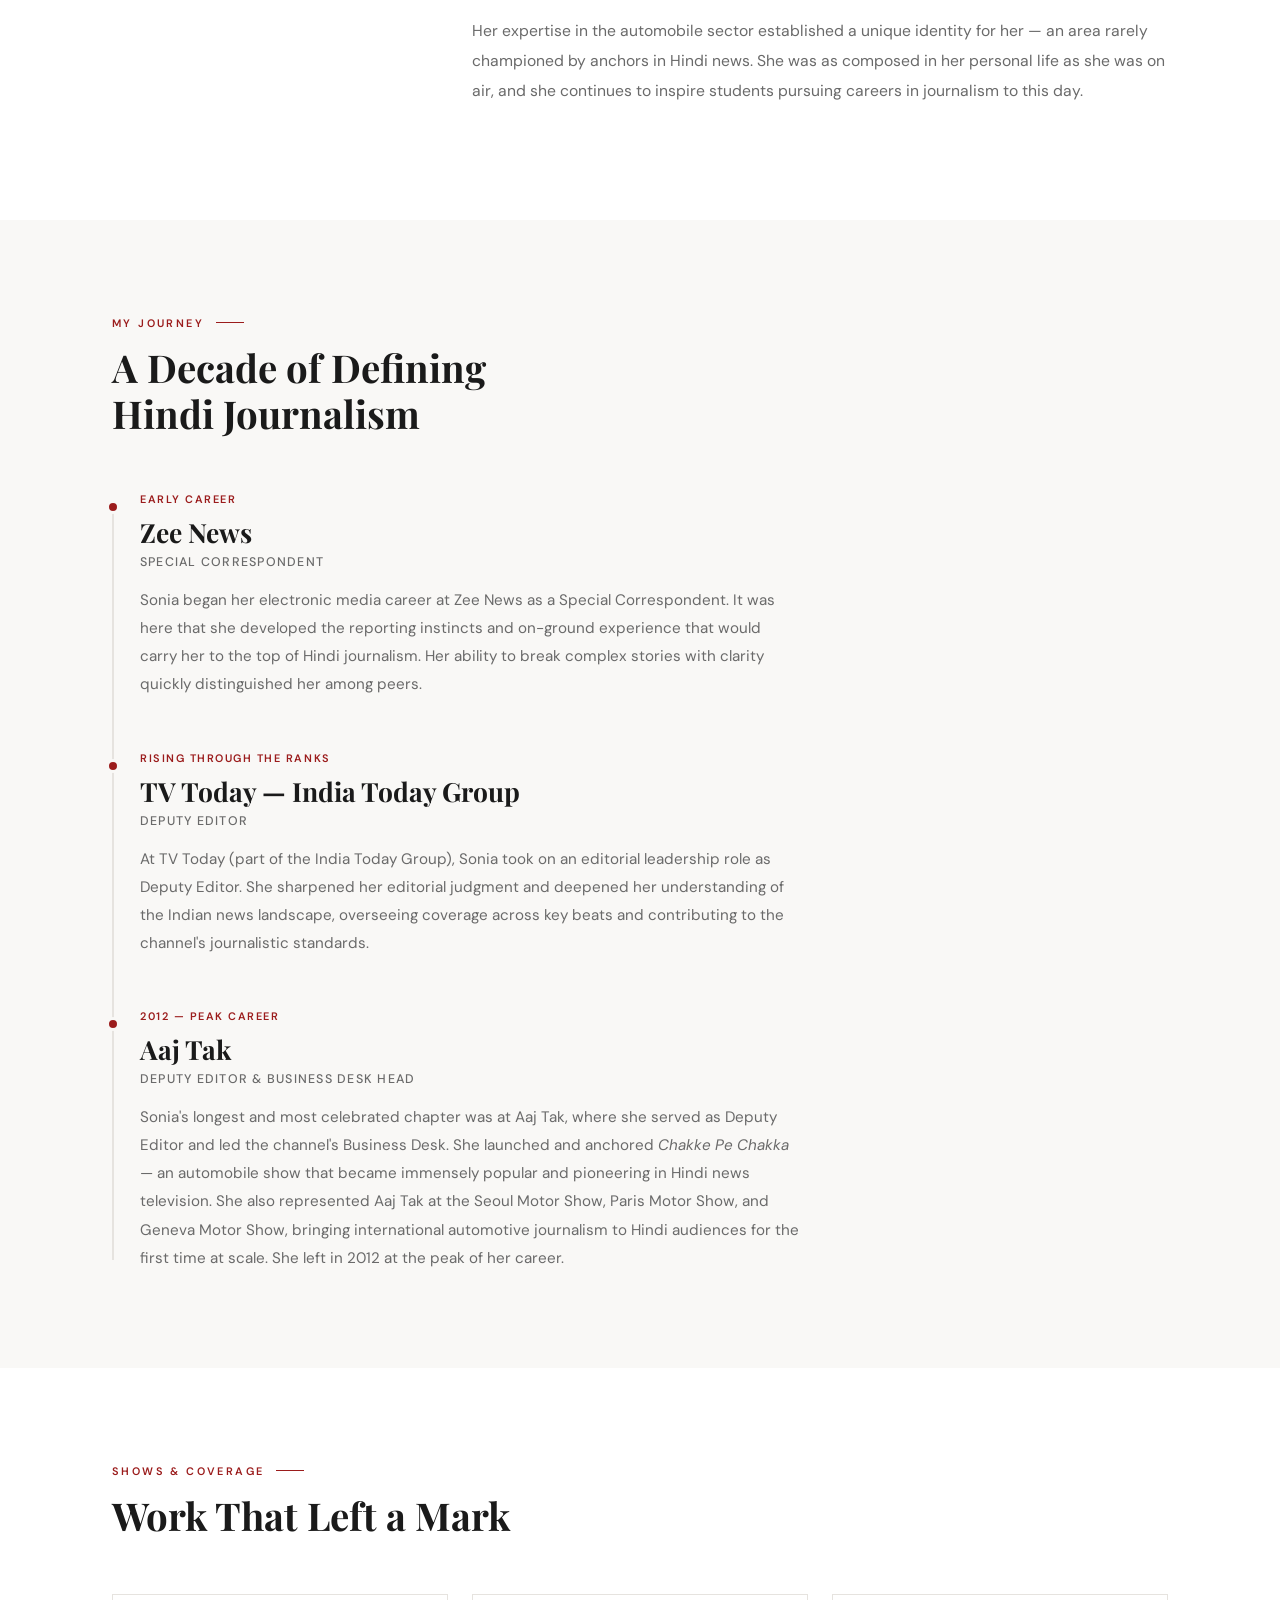
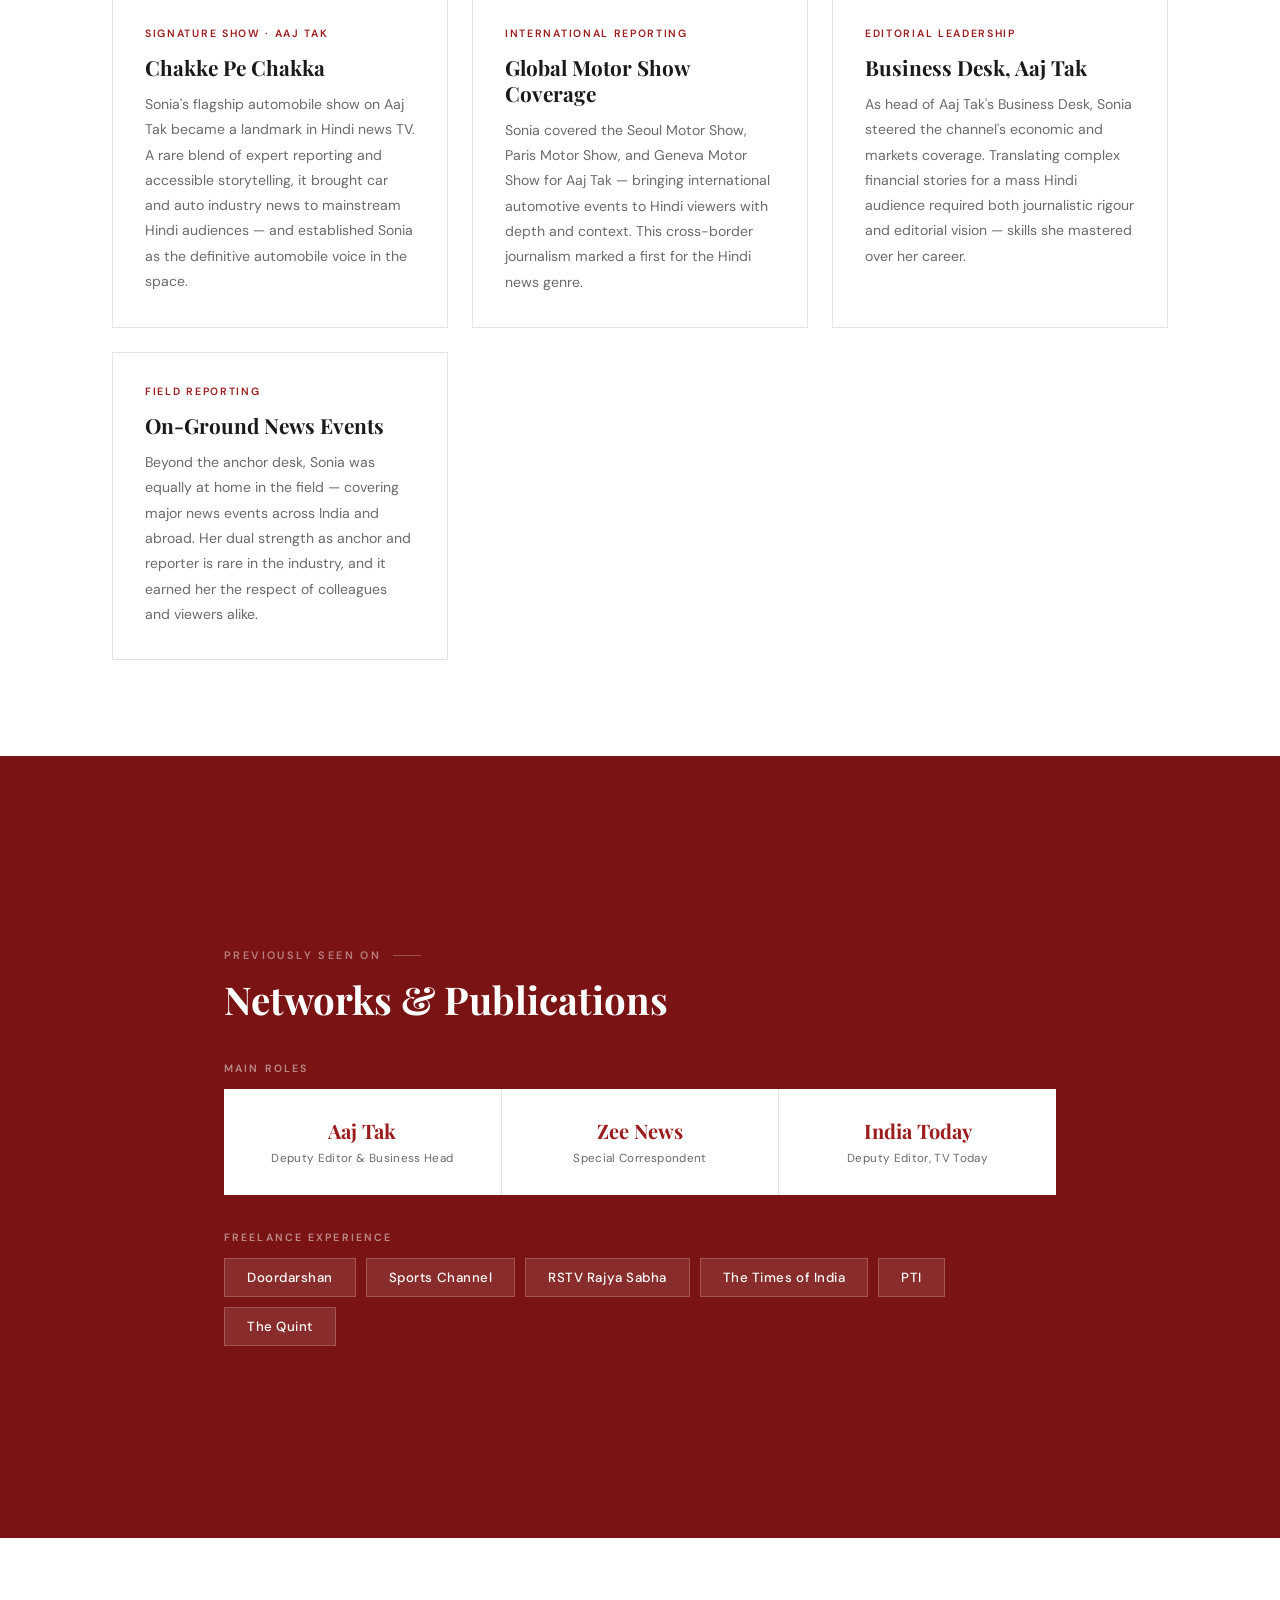
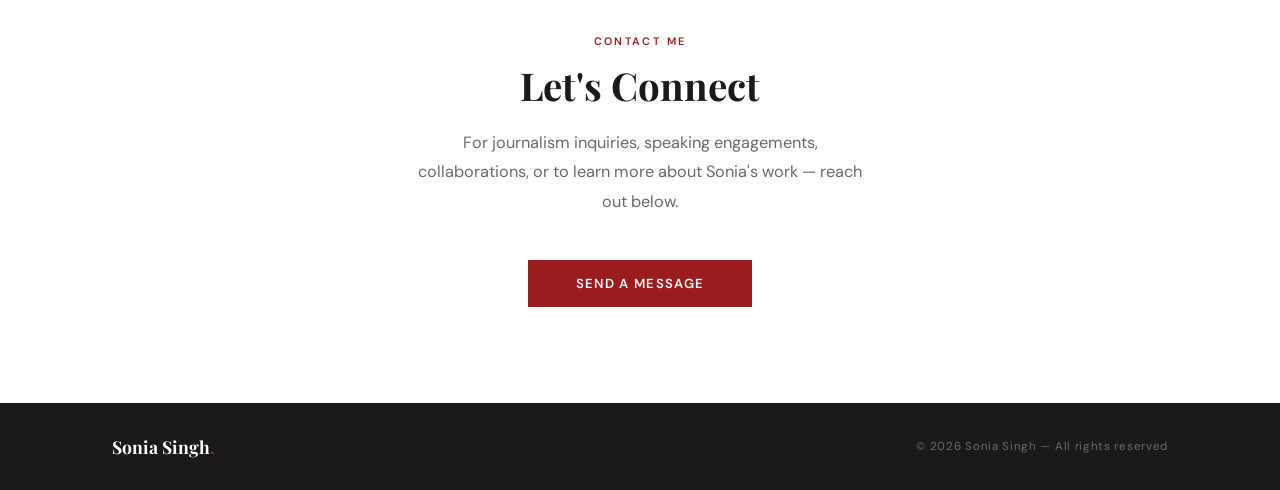
==== commit e45fac8c: "Fix malformed HTML comment hiding contact section" ====
--- a/index.html
+++ b/index.html
@@ -858,7 +858,7 @@
     </div>
   </section>
 
-  <!-- ── CONTACT ── */
+  <!-- ── CONTACT ── -->
   <section id="contact">
     <div class="eyebrow">Contact Me</div>
     <h2 class="sec-title">Let's Connect</h2>
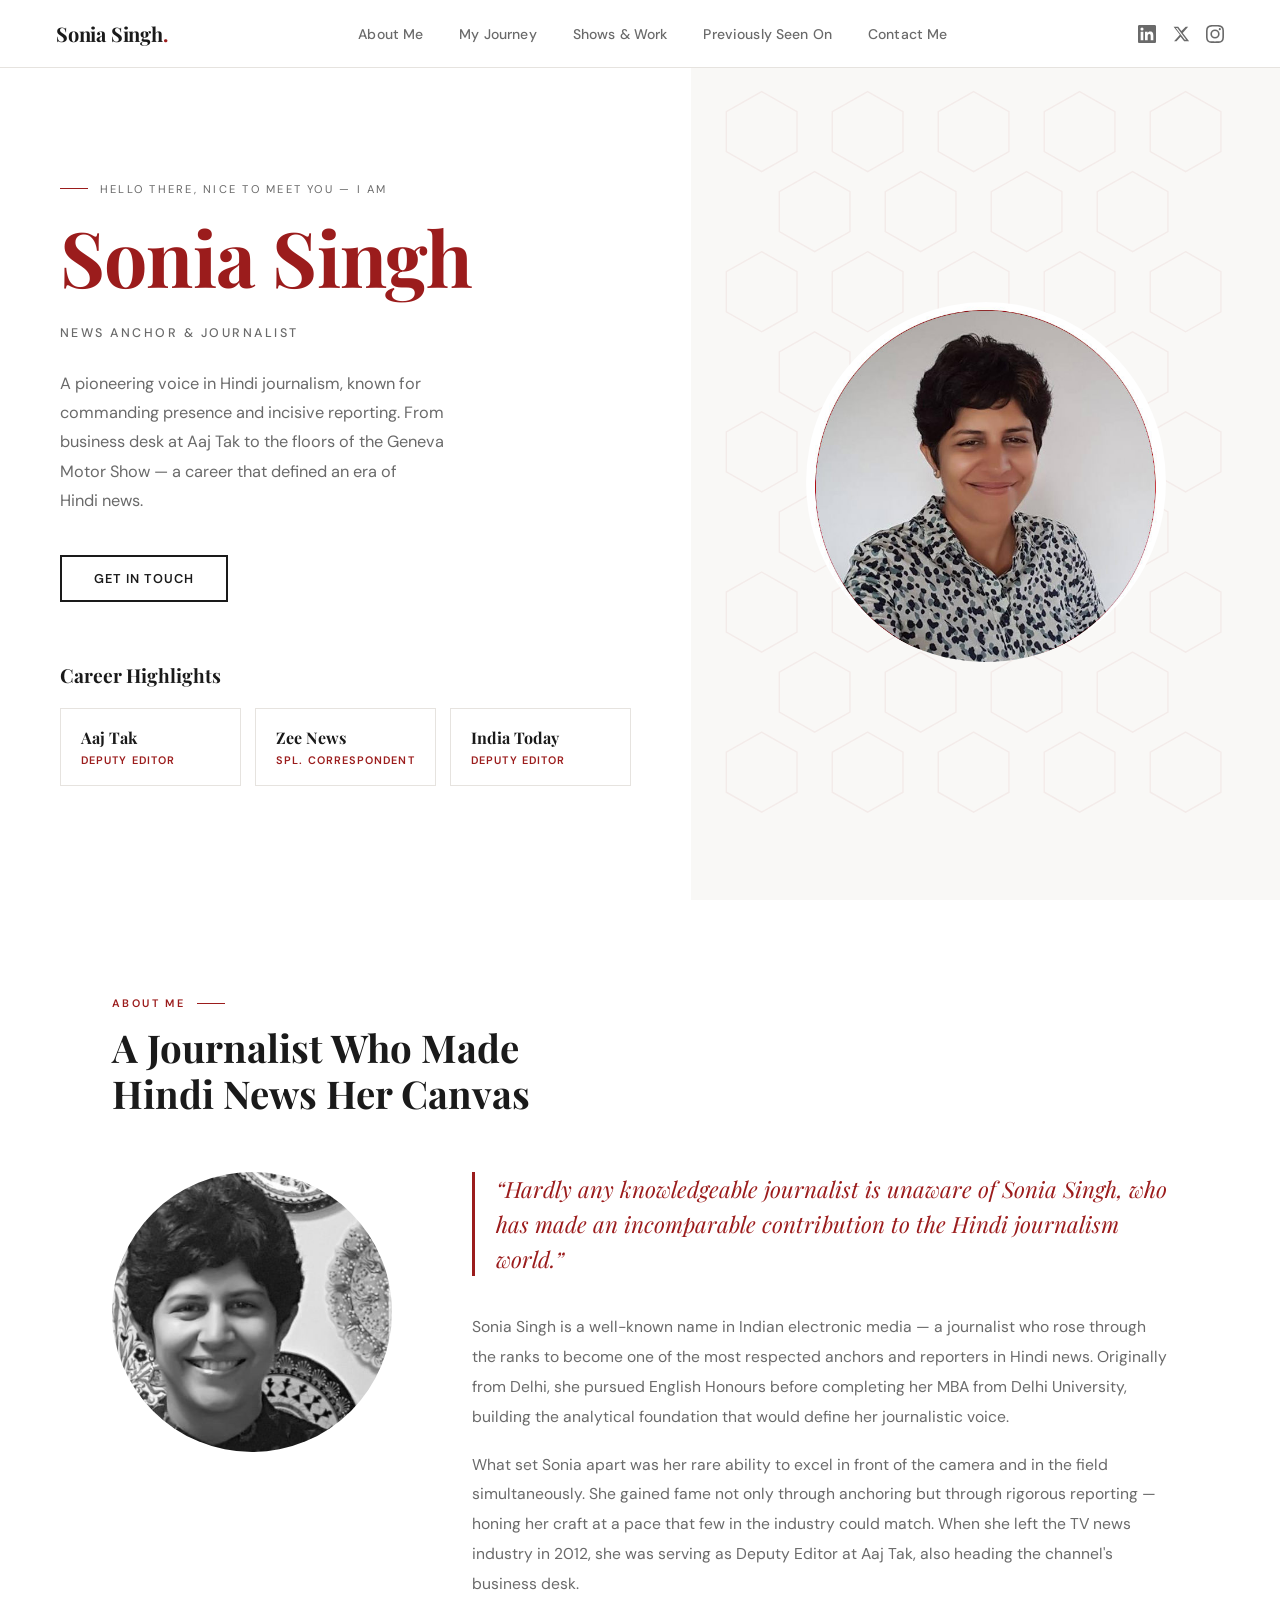
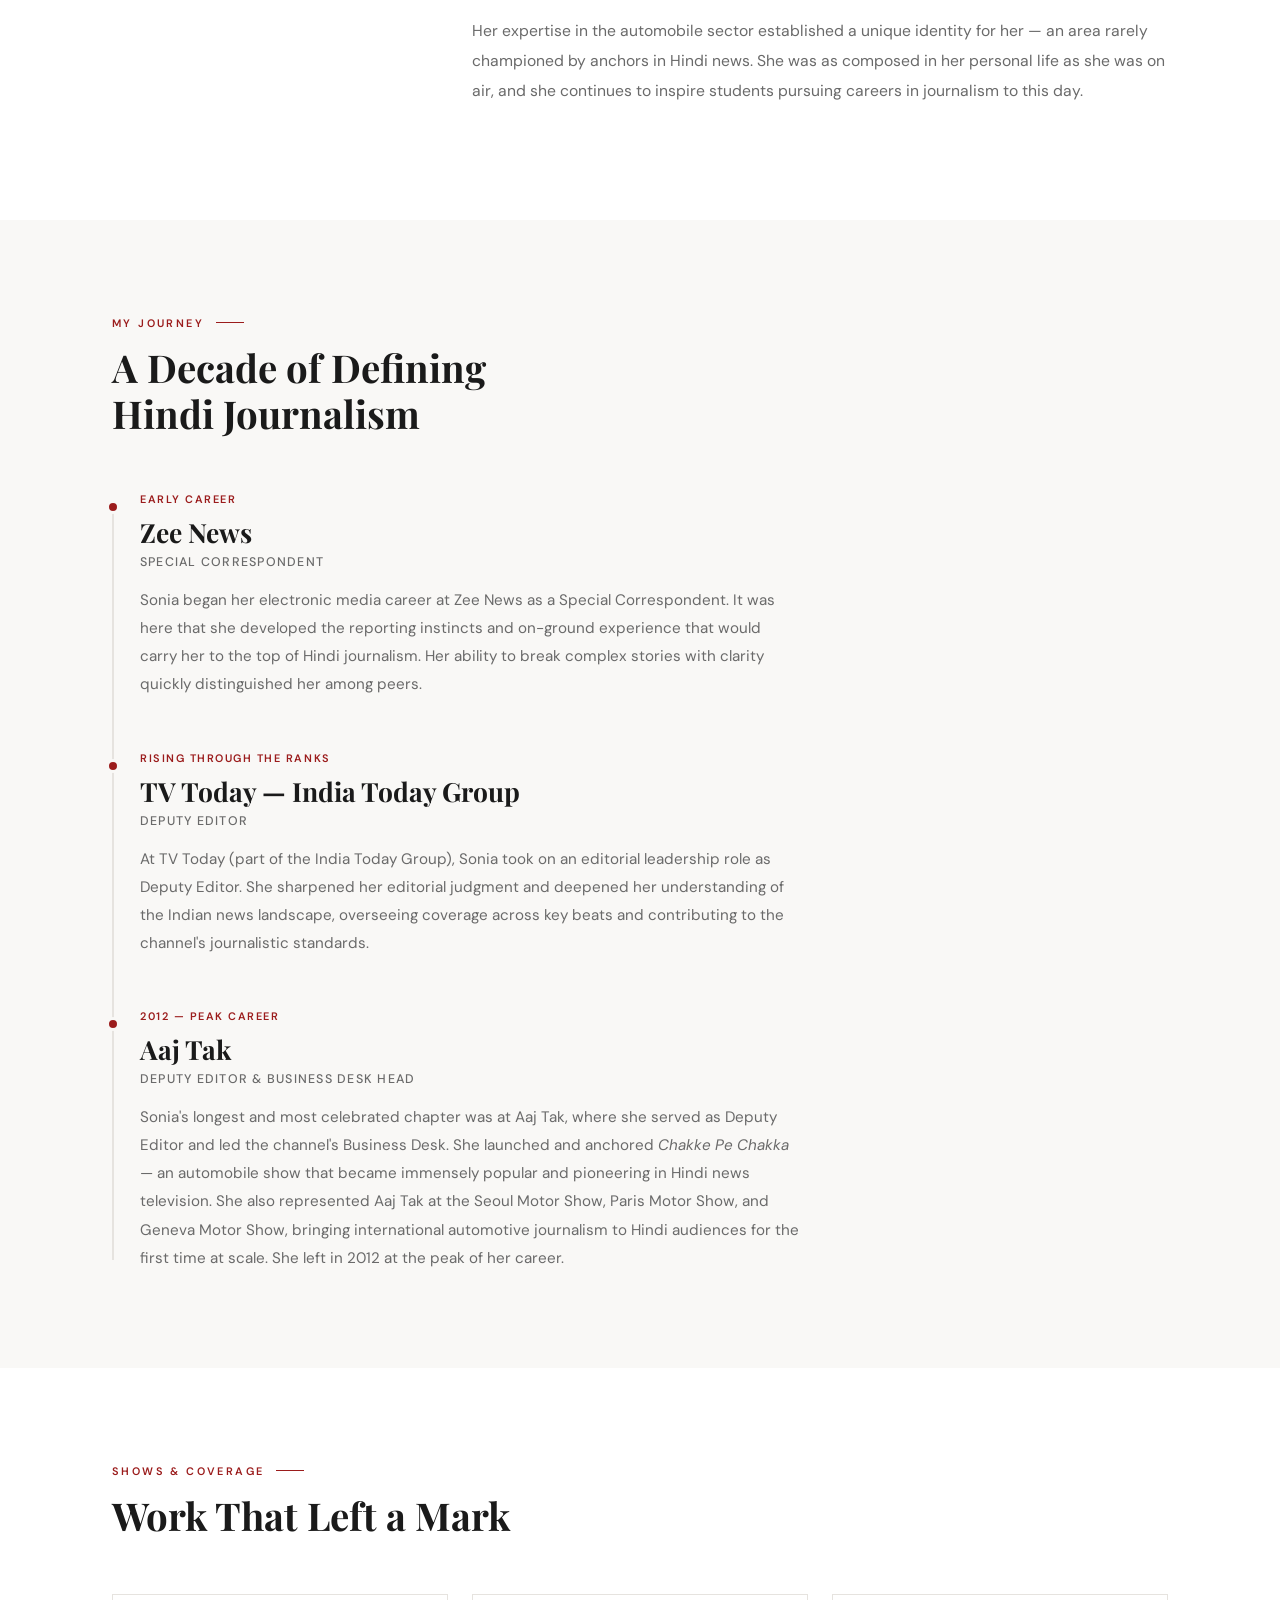
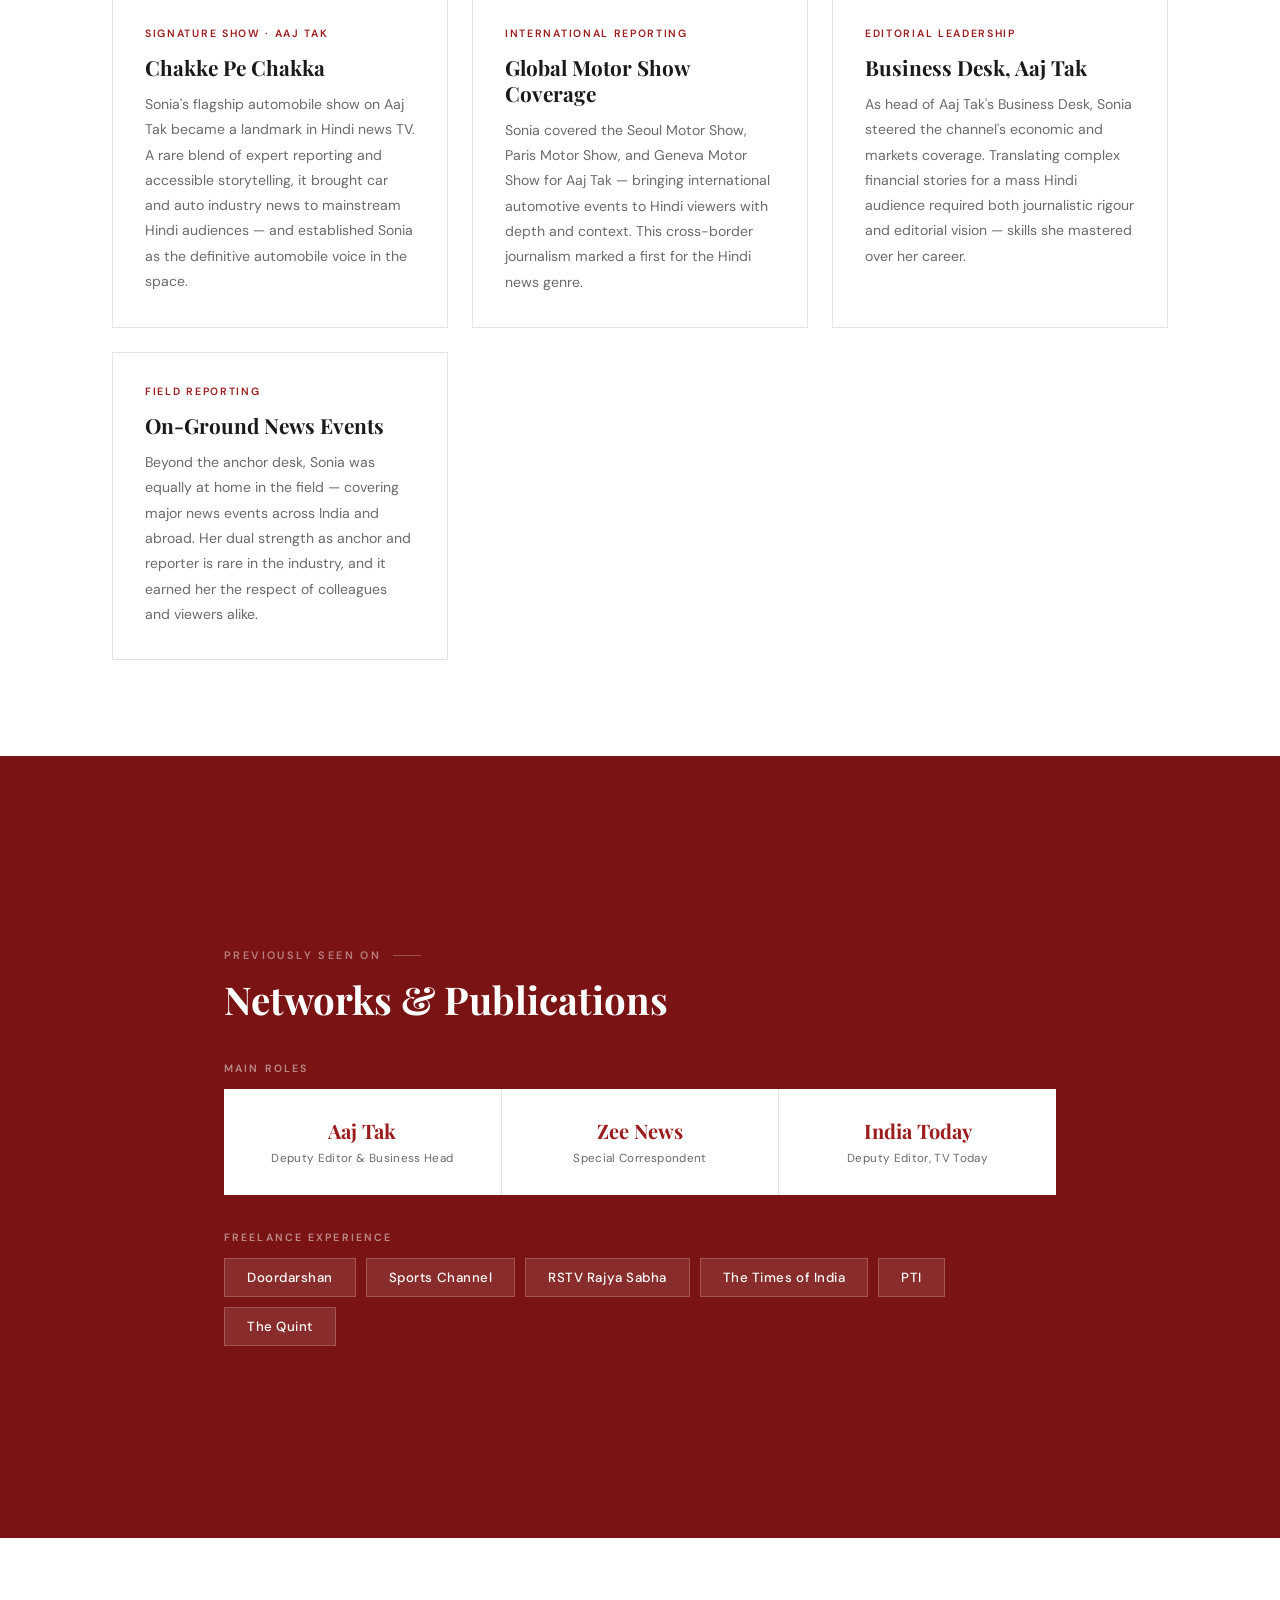
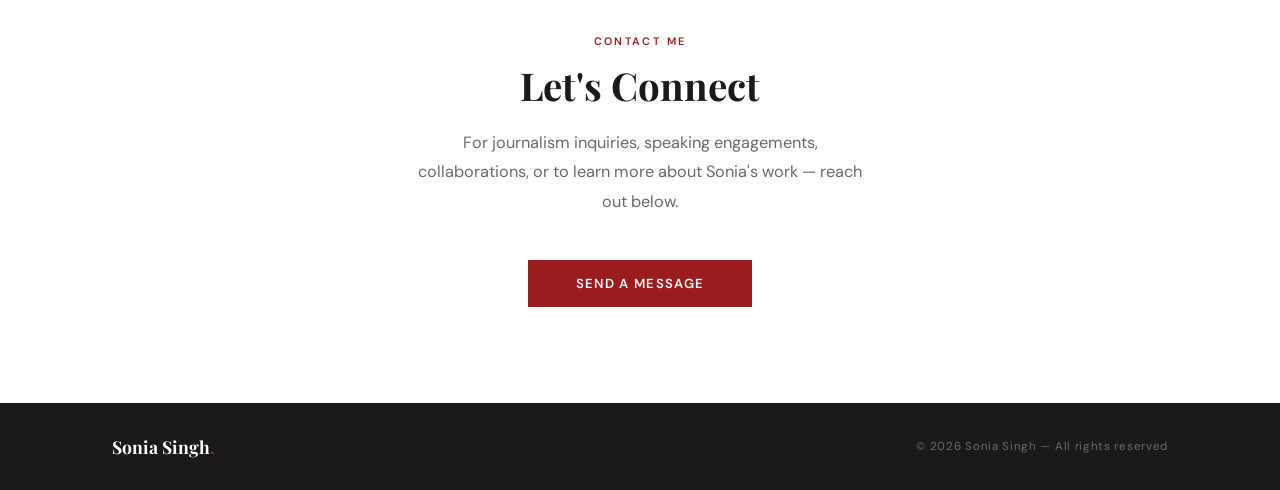
==== commit b6d78fc5: "Remove crimson tint backdrop from hero name" ====
--- a/index.html
+++ b/index.html
@@ -562,12 +562,12 @@
           <path d="M20.447 20.452h-3.554v-5.569c0-1.328-.027-3.037-1.852-3.037-1.853 0-2.136 1.445-2.136 2.939v5.667H9.351V9h3.414v1.561h.046c.477-.9 1.637-1.85 3.37-1.85 3.601 0 4.267 2.37 4.267 5.455v6.286zM5.337 7.433a2.062 2.062 0 01-2.063-2.065 2.064 2.064 0 112.063 2.065zm1.782 13.019H3.555V9h3.564v11.452zM22.225 0H1.771C.792 0 0 .774 0 1.729v20.542C0 23.227.792 24 1.771 24h20.451C23.2 24 24 23.227 24 22.271V1.729C24 .774 23.2 0 22.222 0h.003z"/>
         </svg>
       </a>
-      <a href="#" aria-label="Twitter / X">
+      <a href="https://x.com/SoniaSghAnchor" target="_blank" rel="noopener" aria-label="Twitter / X">
         <svg xmlns="http://www.w3.org/2000/svg" width="18" height="18" viewBox="0 0 24 24" fill="currentColor">
           <path d="M18.244 2.25h3.308l-7.227 8.26 8.502 11.24H16.17l-4.714-6.231-5.401 6.231H2.741l7.732-8.84L2.165 2.25H8.28l4.253 5.622 5.712-5.622zm-1.161 17.52h1.833L7.084 4.126H5.117z"/>
         </svg>
       </a>
-      <a href="#" aria-label="Instagram">
+      <a href="https://www.instagram.com/soniavsinsta/" target="_blank" rel="noopener" aria-label="Instagram">
         <svg xmlns="http://www.w3.org/2000/svg" width="18" height="18" viewBox="0 0 24 24" fill="currentColor">
           <path d="M12 2.163c3.204 0 3.584.012 4.85.07 3.252.148 4.771 1.691 4.919 4.919.058 1.265.069 1.645.069 4.849 0 3.205-.012 3.584-.069 4.849-.149 3.225-1.664 4.771-4.919 4.919-1.266.058-1.644.07-4.85.07-3.204 0-3.584-.012-4.849-.07-3.26-.149-4.771-1.699-4.919-4.92-.058-1.265-.07-1.644-.07-4.849 0-3.204.013-3.583.07-4.849.149-3.227 1.664-4.771 4.919-4.919 1.266-.057 1.645-.069 4.849-.069zM12 0C8.741 0 8.333.014 7.053.072 2.695.272.273 2.69.073 7.052.014 8.333 0 8.741 0 12c0 3.259.014 3.668.072 4.948.2 4.358 2.618 6.78 6.98 6.98C8.333 23.986 8.741 24 12 24c3.259 0 3.668-.014 4.948-.072 4.354-.2 6.782-2.618 6.979-6.98.059-1.28.073-1.689.073-4.948 0-3.259-.014-3.667-.072-4.947-.196-4.354-2.617-6.78-6.979-6.98C15.668.014 15.259 0 12 0zm0 5.838a6.162 6.162 0 100 12.324 6.162 6.162 0 000-12.324zM12 16a4 4 0 110-8 4 4 0 010 8zm6.406-11.845a1.44 1.44 0 100 2.881 1.44 1.44 0 000-2.881z"/>
         </svg>
@@ -581,7 +581,6 @@
       <p class="hero-greeting">Hello there, nice to meet you &mdash; I am</p>
 
       <div class="hero-name-wrap">
-        <div class="hero-name-bg"></div>
         <h1 class="hero-name">Sonia Singh</h1>
       </div>
 
